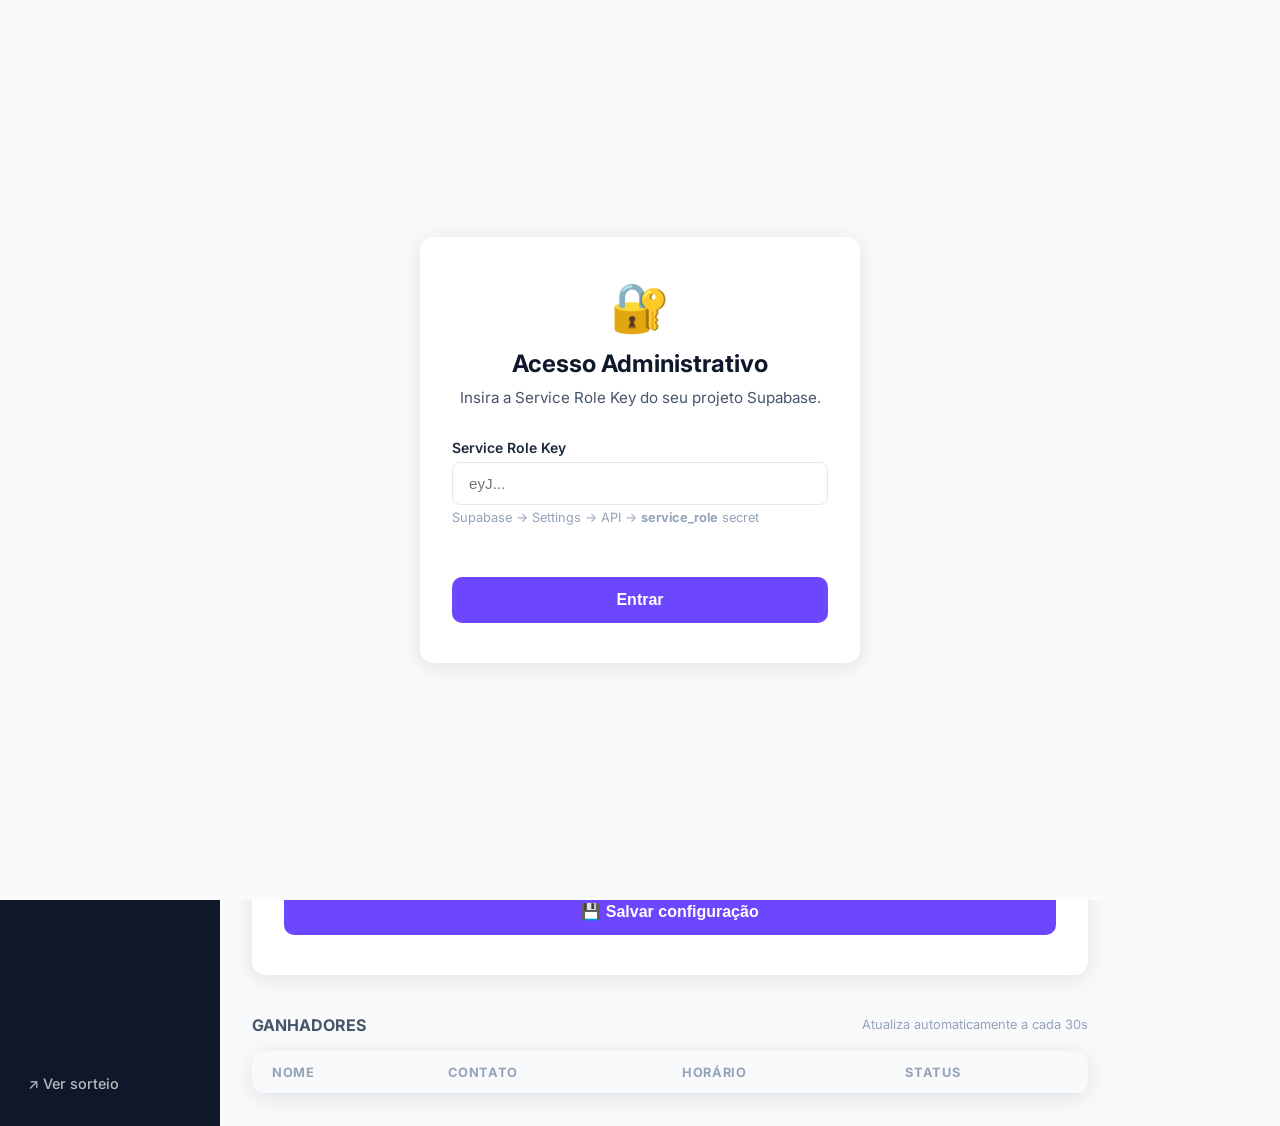
==== admin.html @ 5dbee916 "init" ====
<!DOCTYPE html>
<html lang="pt-BR">
<head>
  <meta charset="UTF-8" />
  <meta name="viewport" content="width=device-width, initial-scale=1.0" />
  <title>Admin — Sorteio de Brindes</title>
  <link rel="preconnect" href="https://fonts.googleapis.com" />
  <link rel="preconnect" href="https://fonts.gstatic.com" crossorigin />
  <link href="https://fonts.googleapis.com/css2?family=Inter:wght@400;500;600;700;800&display=swap" rel="stylesheet" />
  <link rel="stylesheet" href="css/style.css" />
</head>
<body>

  <!-- ── Login overlay ──────────────────────────────────────── -->
  <div id="login-overlay">
    <div class="container">
      <div class="card">
        <div class="card-header">
          <span class="icon">🔐</span>
          <h1>Acesso Administrativo</h1>
          <p>Insira a Service Role Key do seu projeto Supabase.</p>
        </div>
        <form id="login-form">
          <div class="form-group">
            <label for="service-key">Service Role Key</label>
            <input type="password" id="service-key" placeholder="eyJ..." autocomplete="current-password" required />
            <p class="form-hint">
              Supabase → Settings → API → <strong>service_role</strong> secret
            </p>
          </div>
          <p id="login-error" style="color:var(--danger);font-size:.875rem;margin-bottom:1rem;min-height:1.2em"></p>
          <button type="submit" class="btn btn-primary">
            <div class="spinner"></div>
            <span class="btn-label">Entrar</span>
          </button>
        </form>
      </div>
    </div>
  </div>

  <!-- ── Layout principal ───────────────────────────────────── -->
  <div class="admin-layout">

    <!-- Sidebar -->
    <nav class="sidebar">
      <div class="sidebar-brand">🎁 Sorteador</div>
      <a href="#section-stats"  class="active">📊 Dashboard</a>
      <a href="#section-config">⚙️ Configuração</a>
      <a href="#section-winners">🏆 Ganhadores</a>
      <a href="index.html" target="_blank" style="margin-top:auto">↗ Ver sorteio</a>
    </nav>

    <!-- Main -->
    <main class="admin-main">

      <div class="admin-topbar">
        <h2 id="topbar-title">Dashboard</h2>
        <div style="display:flex;align-items:center;gap:.75rem">
          <span id="topbar-event-name" style="font-size:.85rem;color:var(--neutral-400)"></span>
          <button class="btn btn-secondary btn-sm" id="btn-logout">Sair</button>
        </div>
      </div>

      <div class="admin-content">

        <!-- ── Dashboard ──────────────────────────────────────── -->
        <section id="section-stats" style="margin-bottom:2.5rem">
          <h3 style="font-size:1rem;font-weight:700;margin-bottom:1rem;color:var(--neutral-600)">
            RESUMO DO EVENTO
          </h3>

          <div class="stats-grid">
            <div class="stat-card">
              <div class="stat-label">Brindes restantes</div>
              <div class="stat-value" id="stat-remaining">—</div>
              <div class="stat-sub" id="stat-sub-remaining"></div>
            </div>
            <div class="stat-card">
              <div class="stat-label">Total de brindes</div>
              <div class="stat-value" id="stat-total">—</div>
            </div>
            <div class="stat-card">
              <div class="stat-label">Distribuídos</div>
              <div class="stat-value" id="stat-claimed">—</div>
            </div>
            <div class="stat-card">
              <div class="stat-label">Acessos totais</div>
              <div class="stat-value" id="stat-accesses">—</div>
            </div>
            <div class="stat-card">
              <div class="stat-label">Taxa (últ. 30 min)</div>
              <div class="stat-value" id="stat-rate">—</div>
            </div>
          </div>

          <!-- Barra de progresso -->
          <div style="background:#fff;border-radius:var(--radius);box-shadow:var(--shadow);padding:1.5rem">
            <div style="display:flex;justify-content:space-between;margin-bottom:.75rem">
              <span style="font-size:.875rem;font-weight:600">Progresso de distribuição</span>
              <span id="progress-pct" style="font-size:.875rem;color:var(--neutral-400)">0%</span>
            </div>
            <div style="height:10px;background:var(--neutral-100);border-radius:999px;overflow:hidden">
              <div id="progress-bar"
                   style="height:100%;background:var(--brand);border-radius:999px;width:0%;transition:width .5s ease">
              </div>
            </div>
          </div>
        </section>

        <!-- ── Configuração ───────────────────────────────────── -->
        <section id="section-config" style="margin-bottom:2.5rem">
          <div style="display:flex;align-items:center;justify-content:space-between;margin-bottom:1rem">
            <h3 style="font-size:1rem;font-weight:700;color:var(--neutral-600)">CONFIGURAÇÃO DO EVENTO</h3>
            <button class="btn btn-secondary btn-sm" id="btn-new-event">+ Novo evento</button>
          </div>

          <input type="hidden" id="current-config-id" />

          <div class="card" style="box-shadow:var(--shadow)">
            <form id="config-form">
              <div class="form-group">
                <label for="cfg-event-name">Nome do evento</label>
                <input type="text" id="cfg-event-name" placeholder="Ex: Lançamento Produto X" required />
              </div>

              <div style="display:grid;grid-template-columns:1fr 1fr;gap:1rem">
                <div class="form-group">
                  <label for="cfg-total">Total de brindes</label>
                  <input type="number" id="cfg-total" placeholder="Ex: 50" min="1" required />
                </div>
                <div class="form-group">
                  <label for="cfg-remaining">Disponíveis agora</label>
                  <input type="number" id="cfg-remaining" placeholder="Ex: 50" min="0" required />
                  <p class="form-hint">Use para corrigir manualmente se necessário.</p>
                </div>
              </div>

              <div style="display:grid;grid-template-columns:1fr 1fr;gap:1rem">
                <div class="form-group">
                  <label for="cfg-start">Início do sorteio</label>
                  <input type="datetime-local" id="cfg-start" required />
                </div>
                <div class="form-group">
                  <label for="cfg-end">Fim do sorteio</label>
                  <input type="datetime-local" id="cfg-end" required />
                </div>
              </div>

              <div id="config-notice" class="alert" style="display:none;margin-bottom:1rem"></div>

              <button type="submit" class="btn btn-primary" id="btn-save-config">
                <div class="spinner"></div>
                <span class="btn-label">💾 Salvar configuração</span>
              </button>
            </form>
          </div>
        </section>

        <!-- ── Ganhadores ─────────────────────────────────────── -->
        <section id="section-winners">
          <div style="display:flex;align-items:center;justify-content:space-between;margin-bottom:1rem">
            <h3 style="font-size:1rem;font-weight:700;color:var(--neutral-600)">GANHADORES</h3>
            <span style="font-size:.8rem;color:var(--neutral-400)">Atualiza automaticamente a cada 30s</span>
          </div>

          <div class="table-wrap">
            <table>
              <thead>
                <tr>
                  <th>Nome</th>
                  <th>Contato</th>
                  <th>Horário</th>
                  <th>Status</th>
                </tr>
              </thead>
              <tbody id="winners-body"></tbody>
            </table>
            <div id="winners-empty"
                 style="display:none;padding:2.5rem;text-align:center;color:var(--neutral-400);font-size:.9rem">
              Nenhum brinde distribuído ainda.
            </div>
          </div>
        </section>

      </div><!-- /admin-content -->
    </main>
  </div><!-- /admin-layout -->

  <script src="js/config.js"></script>
  <script src="js/admin.js"></script>
  <script>
    // Smooth scroll para as seções ao clicar no menu
    document.querySelectorAll(".sidebar a[href^='#']").forEach(a => {
      a.addEventListener("click", e => {
        e.preventDefault();
        const target = document.querySelector(a.getAttribute("href"));
        if (target) target.scrollIntoView({ behavior: "smooth", block: "start" });
        document.querySelectorAll(".sidebar a").forEach(l => l.classList.remove("active"));
        a.classList.add("active");
      });
    });
  </script>

</body>
</html>
---- css/style.css ----
/* ============================================================
   Reset & Base
   ============================================================ */
*, *::before, *::after { box-sizing: border-box; margin: 0; padding: 0; }

:root {
  --brand:         #6c47ff;
  --brand-dark:    #5235cc;
  --brand-light:   #ede9ff;
  --success:       #22c55e;
  --success-light: #dcfce7;
  --danger:        #ef4444;
  --danger-light:  #fee2e2;
  --warning:       #f59e0b;
  --warning-light: #fef3c7;
  --neutral-50:    #f8fafc;
  --neutral-100:   #f1f5f9;
  --neutral-200:   #e2e8f0;
  --neutral-400:   #94a3b8;
  --neutral-600:   #475569;
  --neutral-800:   #1e293b;
  --neutral-900:   #0f172a;
  --radius:        14px;
  --shadow:        0 4px 24px rgba(0,0,0,.10);
  --shadow-lg:     0 8px 40px rgba(0,0,0,.16);
  --transition:    .2s ease;
}

html { font-size: 16px; }

body {
  font-family: 'Inter', system-ui, -apple-system, sans-serif;
  background: var(--neutral-50);
  color: var(--neutral-800);
  min-height: 100dvh;
  display: flex;
  flex-direction: column;
}

/* ============================================================
   Layout helpers
   ============================================================ */
.container {
  width: 100%;
  max-width: 480px;
  margin: 0 auto;
  padding: 0 1.25rem;
}

.page-center {
  flex: 1;
  display: flex;
  flex-direction: column;
  justify-content: center;
  align-items: center;
  padding: 2rem 0;
}

/* ============================================================
   Card
   ============================================================ */
.card {
  background: #fff;
  border-radius: var(--radius);
  box-shadow: var(--shadow);
  padding: 2.5rem 2rem;
  width: 100%;
}

.card-header {
  text-align: center;
  margin-bottom: 2rem;
}

.card-header .icon {
  font-size: 3rem;
  margin-bottom: .75rem;
  display: block;
}

.card-header h1 {
  font-size: 1.5rem;
  font-weight: 700;
  color: var(--neutral-900);
  line-height: 1.3;
}

.card-header p {
  margin-top: .5rem;
  color: var(--neutral-600);
  font-size: .95rem;
}

/* ============================================================
   Buttons
   ============================================================ */
.btn {
  display: inline-flex;
  align-items: center;
  justify-content: center;
  gap: .5rem;
  border: none;
  border-radius: 10px;
  padding: .85rem 1.5rem;
  font-size: 1rem;
  font-weight: 600;
  cursor: pointer;
  transition: background var(--transition), transform var(--transition), opacity var(--transition);
  text-decoration: none;
  width: 100%;
}

.btn:active { transform: scale(.97); }
.btn:disabled { opacity: .55; cursor: not-allowed; transform: none; }

.btn-primary {
  background: var(--brand);
  color: #fff;
}
.btn-primary:hover:not(:disabled) { background: var(--brand-dark); }

.btn-secondary {
  background: var(--neutral-100);
  color: var(--neutral-800);
}
.btn-secondary:hover:not(:disabled) { background: var(--neutral-200); }

.btn-success {
  background: var(--success);
  color: #fff;
}
.btn-success:hover:not(:disabled) { background: #16a34a; }

.btn-sm {
  padding: .55rem 1rem;
  font-size: .875rem;
  width: auto;
}

/* ============================================================
   Form
   ============================================================ */
.form-group {
  margin-bottom: 1.25rem;
}

label {
  display: block;
  font-size: .875rem;
  font-weight: 600;
  margin-bottom: .4rem;
  color: var(--neutral-800);
}

input[type="text"],
input[type="email"],
input[type="number"],
input[type="datetime-local"],
input[type="password"] {
  width: 100%;
  padding: .75rem 1rem;
  border: 1.5px solid var(--neutral-200);
  border-radius: 8px;
  font-size: .95rem;
  color: var(--neutral-900);
  background: #fff;
  transition: border-color var(--transition);
  outline: none;
}

input:focus {
  border-color: var(--brand);
  box-shadow: 0 0 0 3px rgba(108,71,255,.12);
}

.form-hint {
  font-size: .8rem;
  color: var(--neutral-400);
  margin-top: .3rem;
}

/* ============================================================
   Result states
   ============================================================ */
.result {
  display: none;
  flex-direction: column;
  align-items: center;
  text-align: center;
  gap: 1rem;
}

.result.visible { display: flex; }

.result-icon {
  font-size: 4.5rem;
  line-height: 1;
  animation: pop .4s cubic-bezier(.175,.885,.32,1.275);
}

@keyframes pop {
  from { transform: scale(0); opacity: 0; }
  to   { transform: scale(1); opacity: 1; }
}

.result-title {
  font-size: 1.6rem;
  font-weight: 800;
  line-height: 1.2;
}

.result-msg {
  color: var(--neutral-600);
  font-size: .95rem;
  line-height: 1.6;
}

.result-win  .result-title { color: var(--success); }
.result-lose .result-title { color: var(--neutral-800); }

.badge {
  display: inline-flex;
  align-items: center;
  gap: .35rem;
  padding: .3rem .8rem;
  border-radius: 999px;
  font-size: .8rem;
  font-weight: 600;
}

.badge-success { background: var(--success-light); color: #166534; }
.badge-danger  { background: var(--danger-light);  color: #991b1b; }
.badge-warning { background: var(--warning-light); color: #92400e; }
.badge-brand   { background: var(--brand-light);   color: #3730a3; }
.badge-neutral { background: var(--neutral-100);   color: var(--neutral-600); }

/* ============================================================
   Alert / notice
   ============================================================ */
.alert {
  padding: .85rem 1rem;
  border-radius: 8px;
  font-size: .9rem;
  line-height: 1.5;
  display: flex;
  align-items: flex-start;
  gap: .6rem;
}

.alert-info    { background: var(--brand-light);   color: #3730a3; }
.alert-success { background: var(--success-light); color: #166534; }
.alert-danger  { background: var(--danger-light);  color: #991b1b; }
.alert-warning { background: var(--warning-light); color: #92400e; }

/* ============================================================
   Spinner
   ============================================================ */
.spinner {
  width: 1.25rem;
  height: 1.25rem;
  border: 2.5px solid rgba(255,255,255,.4);
  border-top-color: #fff;
  border-radius: 50%;
  animation: spin .7s linear infinite;
  display: none;
}

.spinning .spinner   { display: block; }
.spinning .btn-label { display: none; }

@keyframes spin { to { transform: rotate(360deg); } }

/* ============================================================
   Divider
   ============================================================ */
.divider {
  border: none;
  border-top: 1.5px solid var(--neutral-200);
  margin: 1.5rem 0;
}

/* ============================================================
   Confetti canvas (ganhou)
   ============================================================ */
#confetti-canvas {
  position: fixed;
  inset: 0;
  pointer-events: none;
  z-index: 100;
}

/* ============================================================
   Admin — sidebar layout
   ============================================================ */
.admin-layout {
  display: flex;
  min-height: 100dvh;
}

.sidebar {
  width: 220px;
  background: var(--neutral-900);
  color: #fff;
  padding: 1.5rem 1rem;
  display: flex;
  flex-direction: column;
  gap: .5rem;
  flex-shrink: 0;
}

.sidebar-brand {
  font-weight: 800;
  font-size: 1.1rem;
  padding: .5rem .75rem 1.25rem;
  border-bottom: 1px solid rgba(255,255,255,.1);
  margin-bottom: .5rem;
  letter-spacing: -.01em;
}

.sidebar a {
  display: flex;
  align-items: center;
  gap: .65rem;
  padding: .65rem .75rem;
  border-radius: 8px;
  color: rgba(255,255,255,.7);
  text-decoration: none;
  font-size: .9rem;
  font-weight: 500;
  transition: background var(--transition), color var(--transition);
}

.sidebar a:hover,
.sidebar a.active {
  background: rgba(255,255,255,.1);
  color: #fff;
}

.admin-main {
  flex: 1;
  background: var(--neutral-50);
  overflow-y: auto;
}

.admin-topbar {
  background: #fff;
  border-bottom: 1.5px solid var(--neutral-200);
  padding: 1rem 2rem;
  display: flex;
  align-items: center;
  justify-content: space-between;
}

.admin-topbar h2 {
  font-size: 1.1rem;
  font-weight: 700;
}

.admin-content {
  padding: 2rem;
  max-width: 900px;
}

/* Stats grid */
.stats-grid {
  display: grid;
  grid-template-columns: repeat(auto-fit, minmax(180px, 1fr));
  gap: 1rem;
  margin-bottom: 2rem;
}

.stat-card {
  background: #fff;
  border-radius: var(--radius);
  box-shadow: var(--shadow);
  padding: 1.5rem;
}

.stat-label {
  font-size: .8rem;
  font-weight: 600;
  text-transform: uppercase;
  letter-spacing: .05em;
  color: var(--neutral-400);
  margin-bottom: .4rem;
}

.stat-value {
  font-size: 2rem;
  font-weight: 800;
  color: var(--neutral-900);
  line-height: 1;
}

.stat-sub {
  font-size: .8rem;
  color: var(--neutral-400);
  margin-top: .3rem;
}

/* Table */
.table-wrap {
  background: #fff;
  border-radius: var(--radius);
  box-shadow: var(--shadow);
  overflow: hidden;
}

table {
  width: 100%;
  border-collapse: collapse;
  font-size: .9rem;
}

thead th {
  background: var(--neutral-50);
  padding: .85rem 1.25rem;
  text-align: left;
  font-size: .8rem;
  font-weight: 700;
  text-transform: uppercase;
  letter-spacing: .05em;
  color: var(--neutral-400);
  border-bottom: 1.5px solid var(--neutral-200);
}

tbody td {
  padding: .9rem 1.25rem;
  border-bottom: 1px solid var(--neutral-100);
  color: var(--neutral-800);
  vertical-align: middle;
}

tbody tr:last-child td { border-bottom: none; }
tbody tr:hover td { background: var(--neutral-50); }

/* ============================================================
   Login overlay
   ============================================================ */
#login-overlay {
  position: fixed;
  inset: 0;
  background: var(--neutral-50);
  z-index: 200;
  display: flex;
  align-items: center;
  justify-content: center;
}

/* ============================================================
   Mobile tweaks
   ============================================================ */
@media (max-width: 640px) {
  .card { padding: 2rem 1.25rem; }
  .admin-layout { flex-direction: column; }
  .sidebar { width: 100%; flex-direction: row; flex-wrap: wrap; padding: 1rem; }
  .sidebar-brand { width: 100%; padding-bottom: .75rem; }
  .admin-content { padding: 1.25rem; }
  .admin-topbar { padding: .85rem 1.25rem; }
}
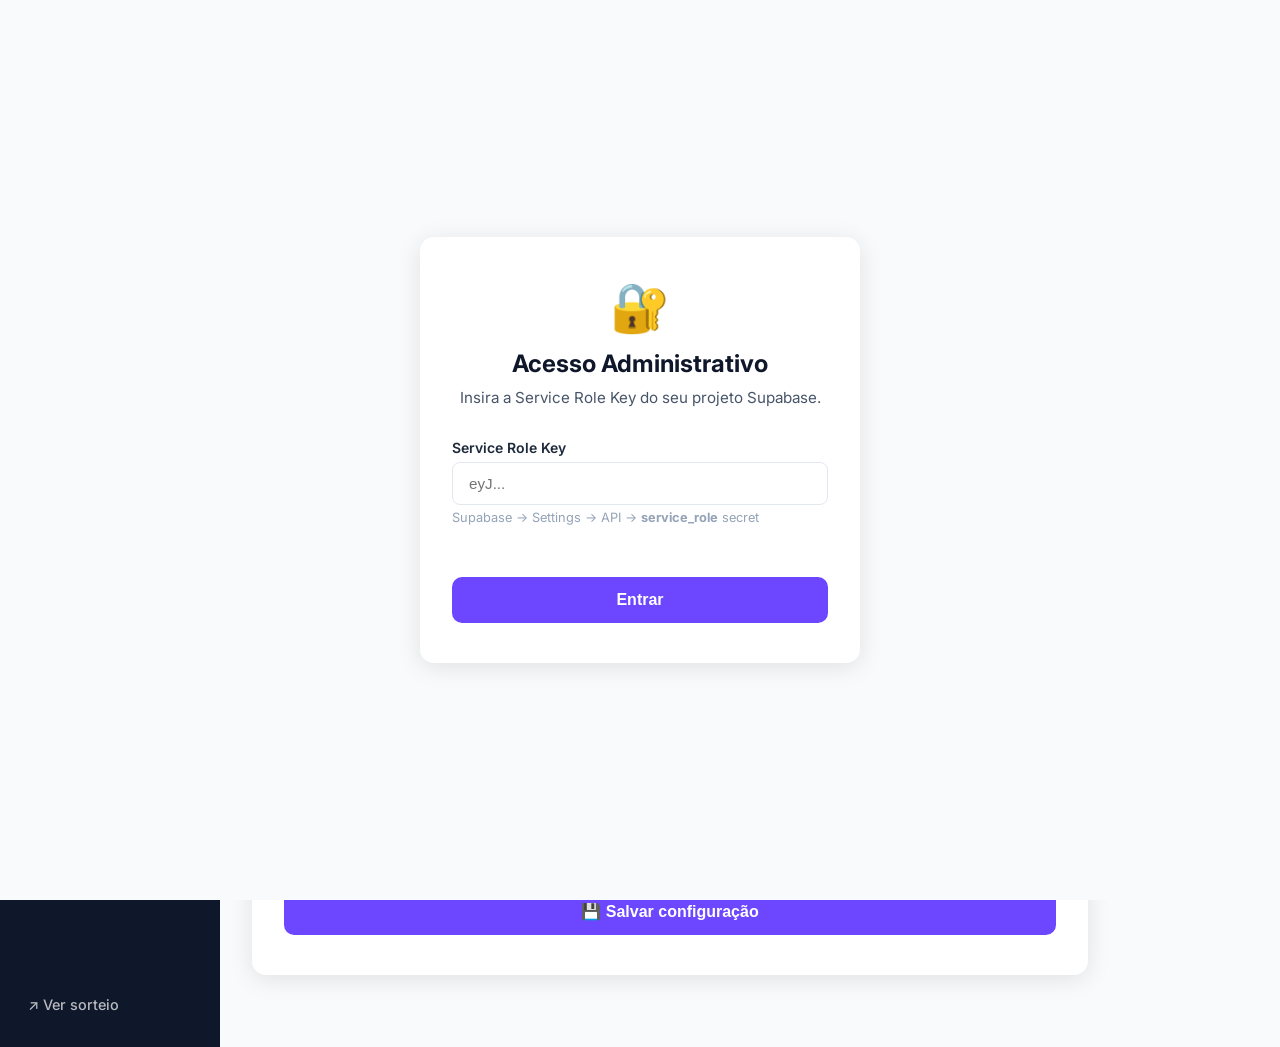
==== commit 29eceb44: "tirei cadastro;adicionado timer local" ====
--- a/admin.html
+++ b/admin.html
@@ -46,7 +46,6 @@
       <div class="sidebar-brand">🎁 Sorteador</div>
       <a href="#section-stats"  class="active">📊 Dashboard</a>
       <a href="#section-config">⚙️ Configuração</a>
-      <a href="#section-winners">🏆 Ganhadores</a>
       <a href="index.html" target="_blank" style="margin-top:auto">↗ Ver sorteio</a>
     </nav>
 
@@ -156,32 +155,6 @@
           </div>
         </section>
 
-        <!-- ── Ganhadores ─────────────────────────────────────── -->
-        <section id="section-winners">
-          <div style="display:flex;align-items:center;justify-content:space-between;margin-bottom:1rem">
-            <h3 style="font-size:1rem;font-weight:700;color:var(--neutral-600)">GANHADORES</h3>
-            <span style="font-size:.8rem;color:var(--neutral-400)">Atualiza automaticamente a cada 30s</span>
-          </div>
-
-          <div class="table-wrap">
-            <table>
-              <thead>
-                <tr>
-                  <th>Nome</th>
-                  <th>Contato</th>
-                  <th>Horário</th>
-                  <th>Status</th>
-                </tr>
-              </thead>
-              <tbody id="winners-body"></tbody>
-            </table>
-            <div id="winners-empty"
-                 style="display:none;padding:2.5rem;text-align:center;color:var(--neutral-400);font-size:.9rem">
-              Nenhum brinde distribuído ainda.
-            </div>
-          </div>
-        </section>
-
       </div><!-- /admin-content -->
     </main>
   </div><!-- /admin-layout -->
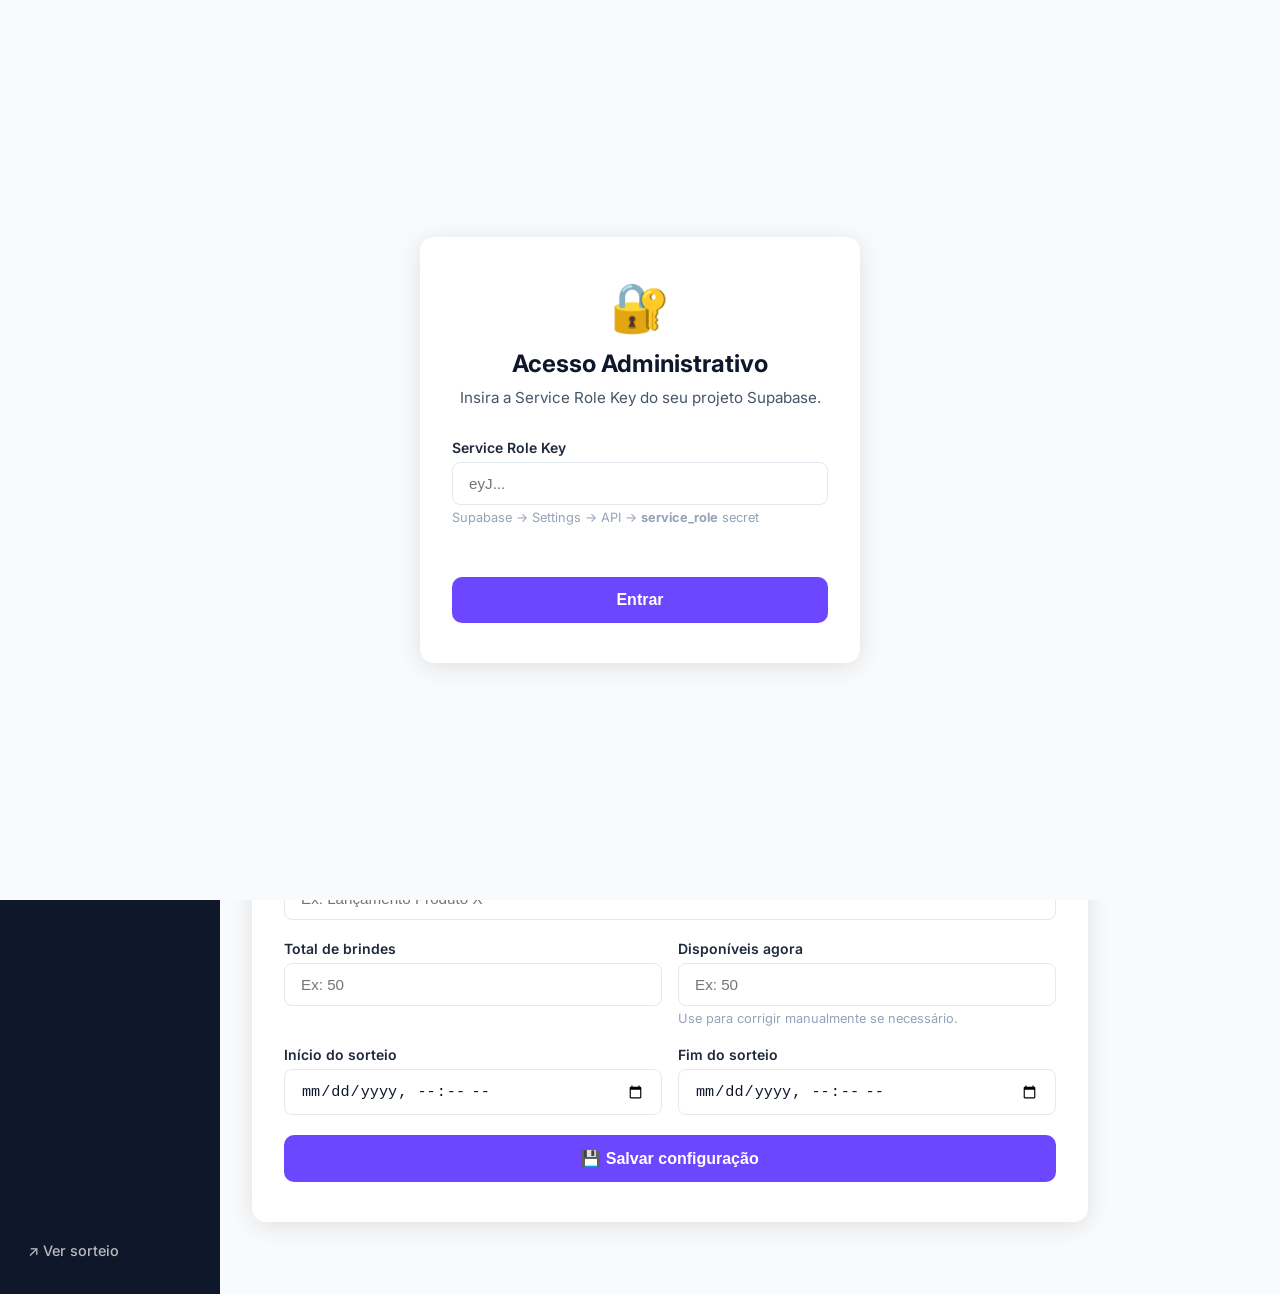
==== commit 85d37466: "funcao forceps" ====
--- a/admin.html
+++ b/admin.html
@@ -106,6 +106,34 @@
           </div>
         </section>
 
+        <!-- ── Controle do sorteio ───────────────────────────────── -->
+        <section id="section-mode" style="margin-bottom:2.5rem">
+          <h3 style="font-size:1rem;font-weight:700;margin-bottom:1rem;color:var(--neutral-600)">CONTROLE DO SORTEIO</h3>
+
+          <div style="background:#fff;border-radius:var(--radius);box-shadow:var(--shadow);padding:1.5rem">
+            <p style="font-size:.875rem;color:var(--neutral-600);margin-bottom:1.25rem">
+              Modo atual: <strong id="mode-label">—</strong>
+            </p>
+
+            <div style="display:grid;grid-template-columns:repeat(3,1fr);gap:.75rem">
+              <button class="btn btn-mode" id="btn-mode-normal" data-mode="normal">
+                🤖<br/>
+                <span style="font-size:.8rem;margin-top:.3rem;display:block">Algoritmo automático</span>
+              </button>
+              <button class="btn btn-mode" id="btn-mode-force" data-mode="force_win">
+                🎯<br/>
+                <span style="font-size:.8rem;margin-top:.3rem;display:block">Forçar premiação</span>
+              </button>
+              <button class="btn btn-mode" id="btn-mode-blocked" data-mode="blocked">
+                🔇<br/>
+                <span style="font-size:.8rem;margin-top:.3rem;display:block">Bloquear sorteio</span>
+              </button>
+            </div>
+
+            <p id="mode-notice" style="display:none;font-size:.8rem;margin-top:1rem"></p>
+          </div>
+        </section>
+
         <!-- ── Configuração ───────────────────────────────────── -->
         <section id="section-config" style="margin-bottom:2.5rem">
           <div style="display:flex;align-items:center;justify-content:space-between;margin-bottom:1rem">
--- a/css/style.css
+++ b/css/style.css
@@ -435,6 +435,48 @@
 tbody tr:hover td { background: var(--neutral-50); }
 
 /* ============================================================
+   Mode buttons
+   ============================================================ */
+.btn-mode {
+  background: var(--neutral-100);
+  color: var(--neutral-600);
+  border: 2px solid transparent;
+  border-radius: 10px;
+  padding: 1rem .75rem;
+  font-size: 1.5rem;
+  font-weight: 600;
+  cursor: pointer;
+  transition: background var(--transition), border-color var(--transition), color var(--transition);
+  display: flex;
+  flex-direction: column;
+  align-items: center;
+  width: 100%;
+  line-height: 1;
+}
+
+.btn-mode:hover:not(:disabled) {
+  background: var(--neutral-200);
+}
+
+.btn-mode.active-normal {
+  background: var(--brand-light);
+  border-color: var(--brand);
+  color: var(--brand-dark);
+}
+
+.btn-mode.active-force_win {
+  background: var(--warning-light);
+  border-color: var(--warning);
+  color: #92400e;
+}
+
+.btn-mode.active-blocked {
+  background: var(--danger-light);
+  border-color: var(--danger);
+  color: #991b1b;
+}
+
+/* ============================================================
    Login overlay
    ============================================================ */
 #login-overlay {
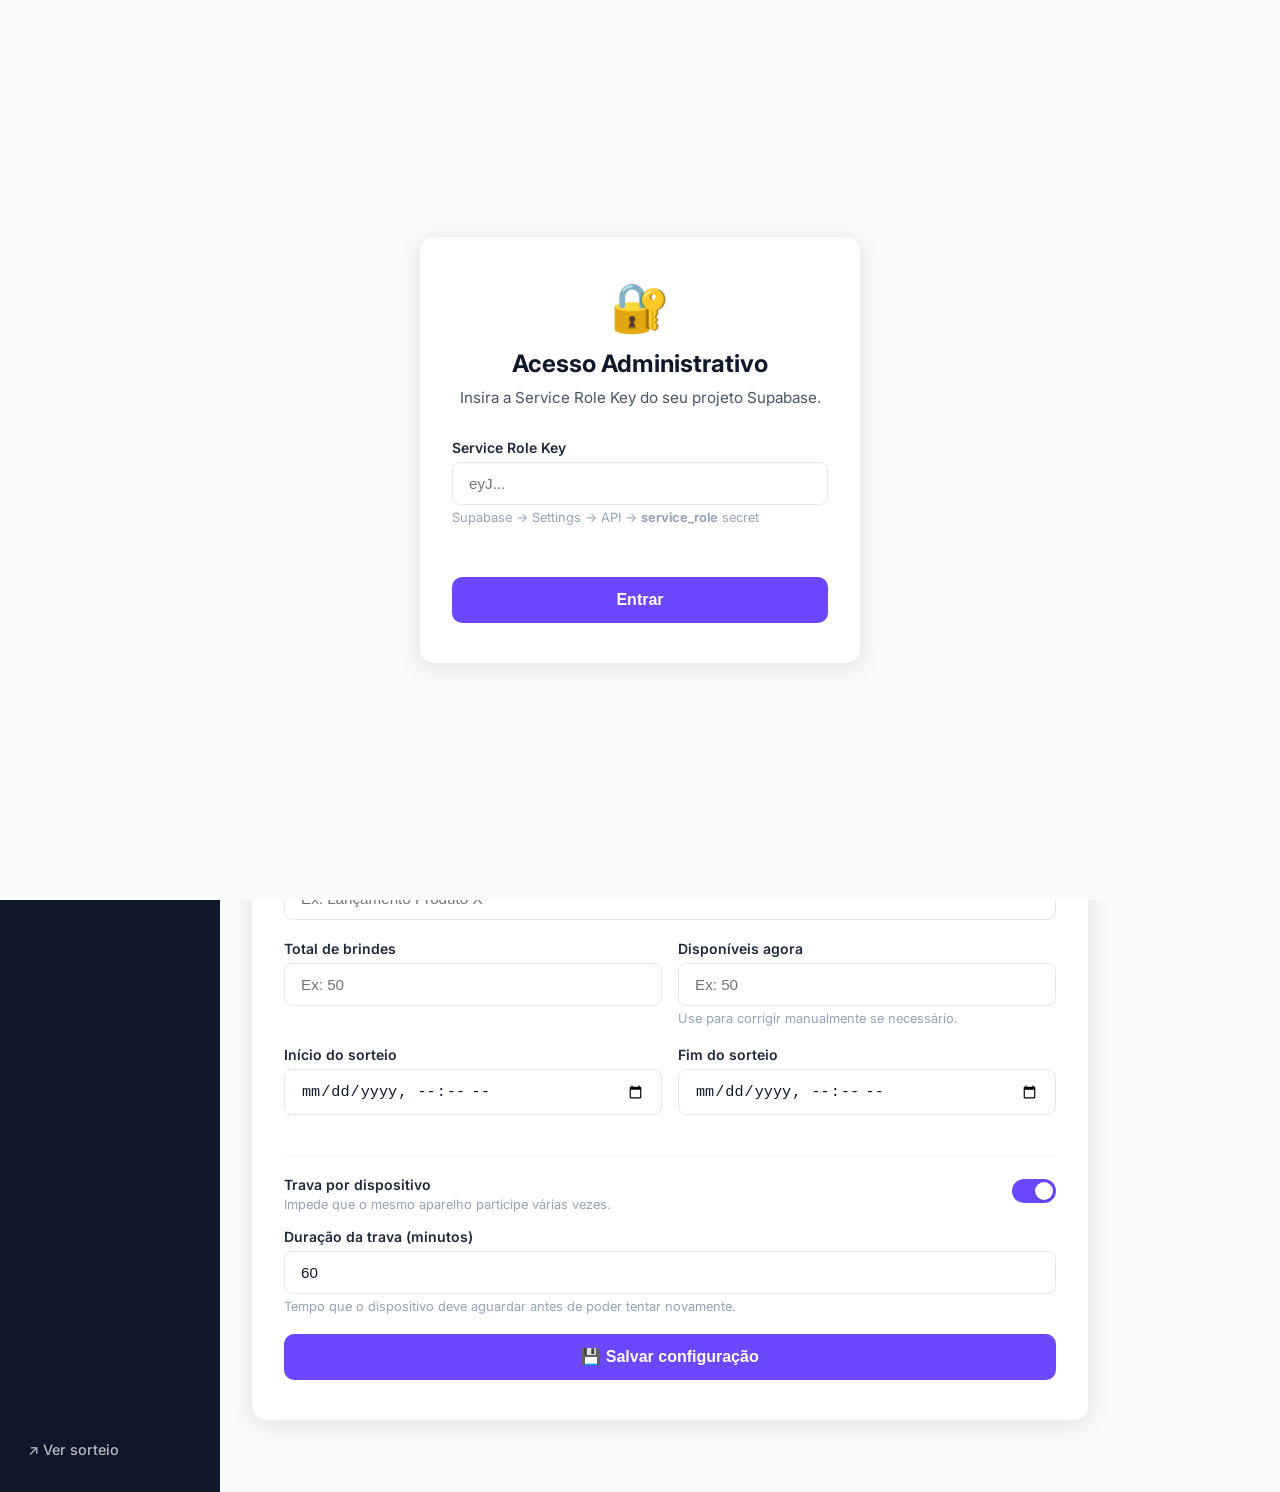
==== commit 76c1e4f3: "custom trava sorteio device" ====
--- a/admin.html
+++ b/admin.html
@@ -173,6 +173,27 @@
                 </div>
               </div>
 
+              <hr style="border:none;border-top:1.5px solid var(--neutral-100);margin:1.25rem 0" />
+
+              <div style="display:flex;align-items:center;justify-content:space-between;margin-bottom:1rem">
+                <div>
+                  <label style="margin-bottom:0;cursor:pointer" for="cfg-cooldown-enabled">
+                    Trava por dispositivo
+                  </label>
+                  <p class="form-hint" style="margin-top:.2rem">Impede que o mesmo aparelho participe várias vezes.</p>
+                </div>
+                <label class="toggle-switch">
+                  <input type="checkbox" id="cfg-cooldown-enabled" checked />
+                  <span class="toggle-track"></span>
+                </label>
+              </div>
+
+              <div id="cooldown-minutes-wrap" class="form-group">
+                <label for="cfg-cooldown-minutes">Duração da trava (minutos)</label>
+                <input type="number" id="cfg-cooldown-minutes" placeholder="Ex: 60" min="1" value="60" />
+                <p class="form-hint">Tempo que o dispositivo deve aguardar antes de poder tentar novamente.</p>
+              </div>
+
               <div id="config-notice" class="alert" style="display:none;margin-bottom:1rem"></div>
 
               <button type="submit" class="btn btn-primary" id="btn-save-config">
--- a/css/style.css
+++ b/css/style.css
@@ -435,6 +435,44 @@
 tbody tr:hover td { background: var(--neutral-50); }
 
 /* ============================================================
+   Toggle switch
+   ============================================================ */
+.toggle-switch {
+  position: relative;
+  display: inline-block;
+  width: 44px;
+  height: 24px;
+  flex-shrink: 0;
+  cursor: pointer;
+}
+
+.toggle-switch input { opacity: 0; width: 0; height: 0; }
+
+.toggle-track {
+  position: absolute;
+  inset: 0;
+  background: var(--neutral-200);
+  border-radius: 999px;
+  transition: background var(--transition);
+}
+
+.toggle-track::before {
+  content: "";
+  position: absolute;
+  width: 18px;
+  height: 18px;
+  left: 3px;
+  top: 3px;
+  background: #fff;
+  border-radius: 50%;
+  transition: transform var(--transition);
+  box-shadow: 0 1px 3px rgba(0,0,0,.2);
+}
+
+.toggle-switch input:checked + .toggle-track { background: var(--brand); }
+.toggle-switch input:checked + .toggle-track::before { transform: translateX(20px); }
+
+/* ============================================================
    Mode buttons
    ============================================================ */
 .btn-mode {
